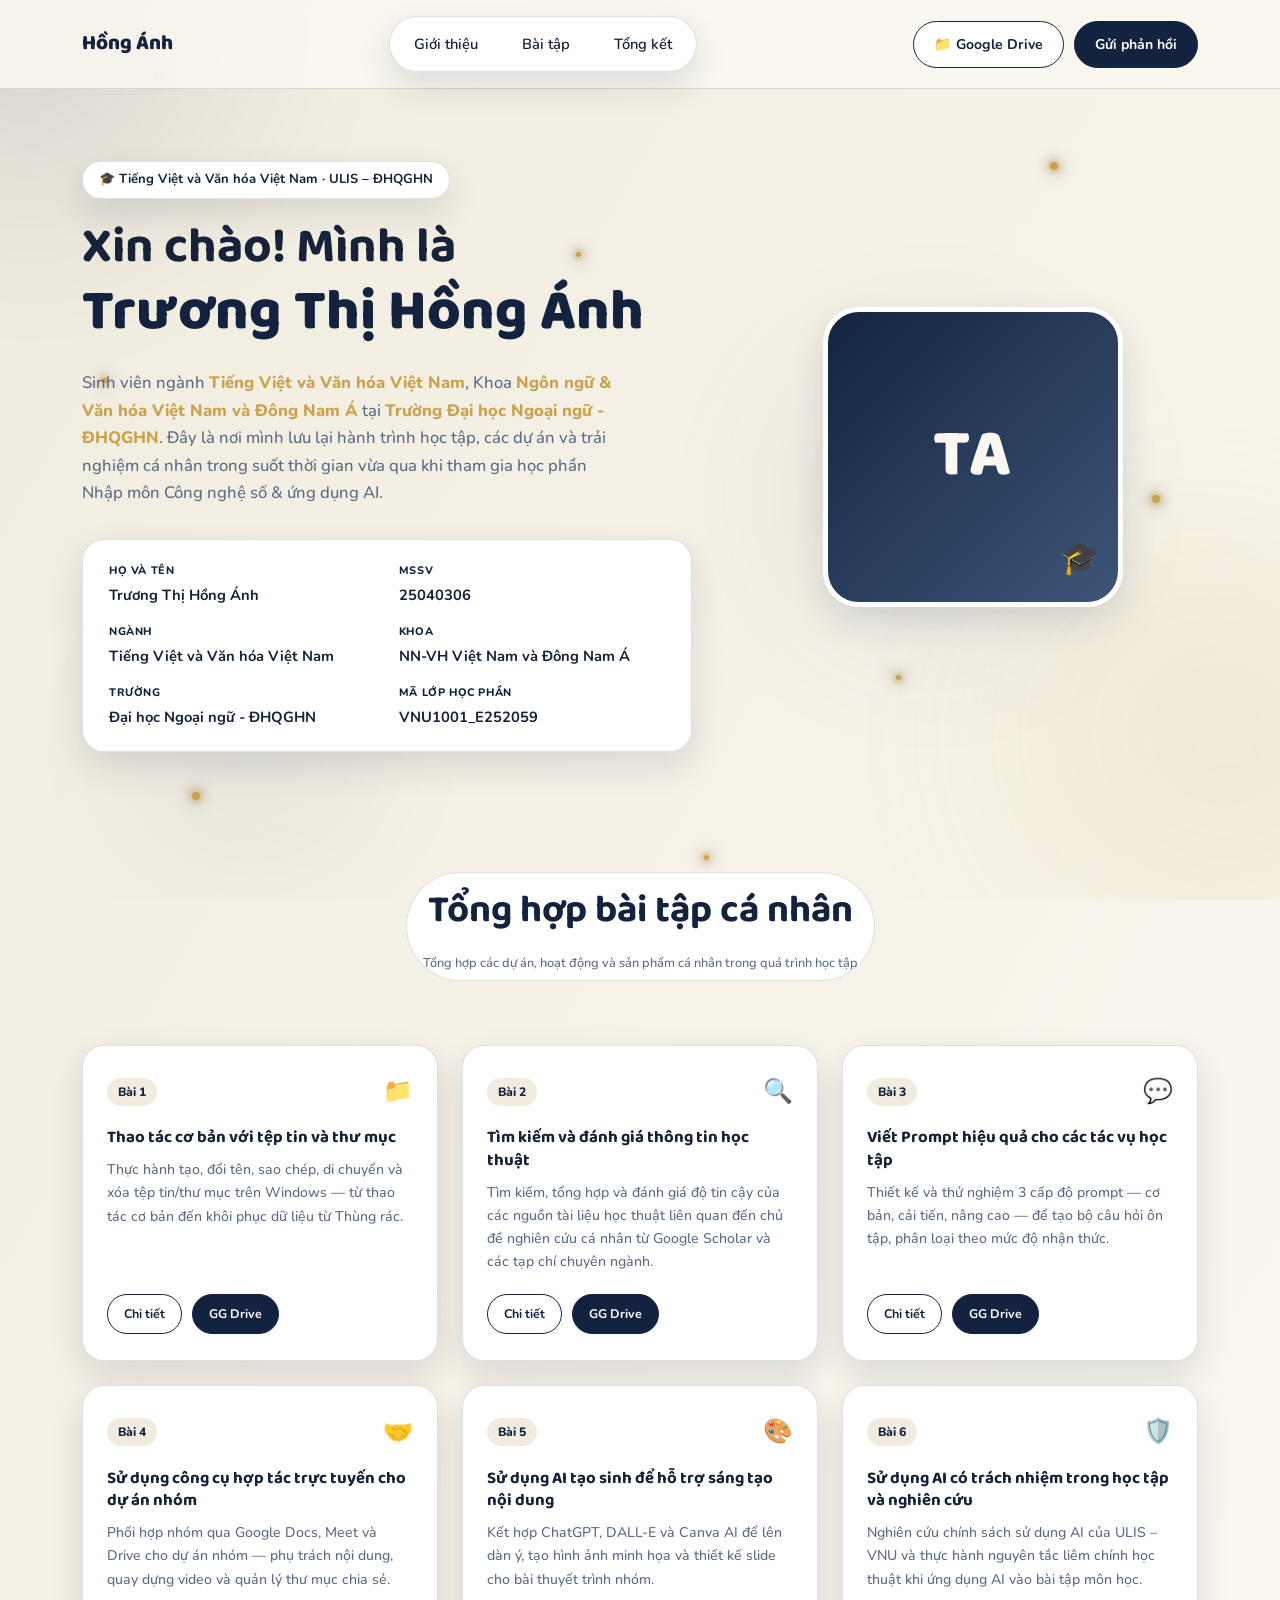
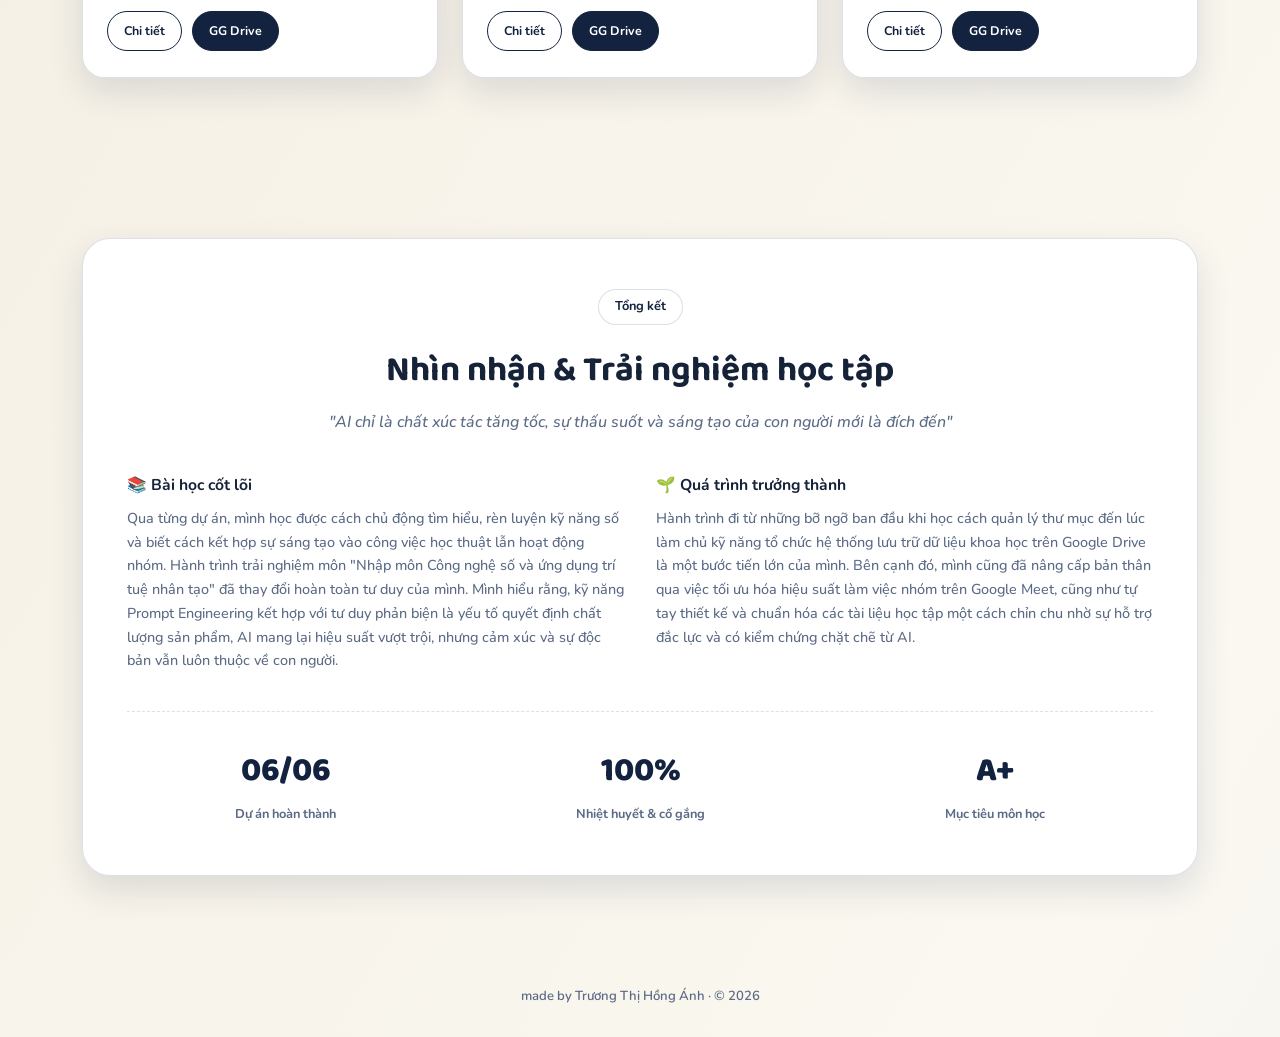
==== project.html @ 6638185c "Rename index.html to project.html" ====
<!DOCTYPE html>
<html lang="vi">
<head>
<meta charset="UTF-8">
<meta name="viewport" content="width=device-width, initial-scale=1.0">
<title>Trương Thị Hồng Ánh — Portfolio</title>
<link rel="preconnect" href="https://fonts.googleapis.com">
<link href="https://fonts.googleapis.com/css2?family=Baloo+2:wght@500;600;700;800&family=Nunito:wght@400;500;600;700;800&display=swap" rel="stylesheet">
<style>
  :root{
    --cream:#FBF8F1;
    --cream-2:#F1ECDF;
    --card:#FFFFFF;
    --navy:#13233F;
    --navy-deep:#0B1730;
    --navy-soft:#3E5578;
    --ink:#152238;
    --ink-soft:#5B6A85;
    --gold:#C9A24B;
    --line:rgba(19,35,63,0.14);
    --shadow: 0 14px 34px rgba(19,35,63,0.12);
  }

  *{margin:0;padding:0;box-sizing:border-box;}
  html{scroll-behavior:smooth;}

  @media (prefers-reduced-motion: reduce){
    html{scroll-behavior:auto;}
    *{animation-duration:0.01ms !important; animation-iteration-count:1 !important; transition-duration:0.01ms !important;}
  }

  body{
    font-family:'Nunito', sans-serif;
    color:var(--ink);
    line-height:1.65;
    position:relative;
    overflow-x:hidden;
    background:linear-gradient(120deg, #F1ECDF 0%, #FBF8F1 30%, #E3E8F0 60%, #F1ECDF 100%);
    background-size:300% 300%;
    animation:gradientShift 18s ease infinite;
  }
  @keyframes gradientShift{
    0%{background-position:0% 50%;}
    50%{background-position:100% 50%;}
    100%{background-position:0% 50%;}
  }

  h1,h2,h3{font-family:'Baloo 2', sans-serif; font-weight:700;}
  .script{font-family:'Baloo 2', sans-serif; font-weight:800; color:var(--navy);}

  a{color:inherit; text-decoration:none;}
  img{max-width:100%; display:block;}

  :focus-visible{outline:3px solid var(--navy); outline-offset:3px; border-radius:6px;}

  .page{position:relative; z-index:1;}

  /* ---------- BACKGROUND DECOR (continuous drift = "nền động") ---------- */
  .bg-decor{position:fixed; inset:0; overflow:hidden; z-index:0; pointer-events:none;}
  .blob{position:absolute; border-radius:50%; filter:blur(75px); will-change:transform;}
  .blob-1{width:460px; height:460px; top:-14%; left:-10%; background:radial-gradient(circle at 30% 30%, #1B2E52 0%, transparent 70%); opacity:0.14; animation:drift1 24s ease-in-out infinite;}
  .blob-2{width:520px; height:520px; bottom:-16%; right:-12%; background:radial-gradient(circle at 60% 40%, #C9A24B 0%, transparent 70%); opacity:0.16; animation:drift2 28s ease-in-out infinite;}
  .blob-3{width:380px; height:380px; top:34%; left:58%; background:radial-gradient(circle at 50% 50%, #3E5578 0%, transparent 70%); opacity:0.16; animation:drift3 20s ease-in-out infinite;}
  .blob-4{width:300px; height:300px; top:66%; left:8%; background:radial-gradient(circle at 50% 50%, #13233F 0%, transparent 70%); opacity:0.1; animation:drift1 26s ease-in-out infinite reverse;}
  @keyframes drift1{0%,100%{transform:translate(0,0) rotate(0deg);} 50%{transform:translate(50px,40px) rotate(12deg);}}
  @keyframes drift2{0%,100%{transform:translate(0,0) rotate(0deg);} 50%{transform:translate(-45px,-35px) rotate(-10deg);}}
  @keyframes drift3{0%,100%{transform:translate(0,0) scale(1);} 50%{transform:translate(-30px,25px) scale(1.08);}}

  .sparkle{
    position:absolute; width:5px; height:5px; background:var(--gold); border-radius:50%;
    box-shadow:0 0 6px 2px rgba(201,162,75,0.7), 0 0 16px 5px rgba(19,35,63,0.15);
    animation:twinkle 3.4s ease-in-out infinite;
  }
  .sparkle.big{width:8px; height:8px;}
  @keyframes twinkle{
    0%,100%{opacity:0.15; transform:scale(0.5);}
    50%{opacity:1; transform:scale(1.25);}
  }

  .wrap{max-width:1180px; margin:0 auto; padding:0 32px;}

  /* ---------- NAV ---------- */
  header{
    position:sticky; top:0; z-index:50;
    background:rgba(251,248,241,0.82);
    backdrop-filter:blur(10px);
    border-bottom:1px solid var(--line);
  }
  nav{
    display:flex; align-items:center; justify-content:space-between;
    padding:16px 32px; max-width:1180px; margin:0 auto; gap:20px;
  }
  .logo{font-family:'Baloo 2', sans-serif; font-weight:800; font-size:1.3rem; color:var(--navy);}
  .nav-links{display:flex; gap:8px; list-style:none; font-weight:600; font-size:0.92rem; background:#fff; padding:6px; border-radius:999px; border:1px solid var(--line); box-shadow:var(--shadow);}
  .nav-links a{padding:9px 18px; border-radius:999px; display:inline-block; transition:background 0.2s ease, color 0.2s ease;}
  .nav-links a:hover, .nav-links a:focus-visible{background:var(--navy); color:#fff;}
  .nav-actions{display:flex; gap:10px; align-items:center;}
  @media (max-width:900px){.nav-links{display:none;}}
  @media (max-width:620px){.nav-actions .btn-outline span{display:none;}}

  .btn{
    font-family:'Nunito', sans-serif; font-weight:700; font-size:0.88rem;
    padding:11px 20px; border-radius:999px; cursor:pointer;
    display:inline-flex; align-items:center; gap:7px; white-space:nowrap;
    transition:transform 0.2s ease, box-shadow 0.2s ease, background 0.2s ease;
    border:1.5px solid var(--navy);
    position:relative; overflow:hidden;
  }
  .btn::after{
    content:""; position:absolute; top:0; left:-75%; width:45%; height:100%;
    background:linear-gradient(120deg, transparent, rgba(255,255,255,0.65), transparent);
    transform:skewX(-20deg); transition:left 0.55s ease;
  }
  .btn:hover::after{left:130%;}
  .btn:hover{transform:translateY(-3px); box-shadow:0 10px 22px rgba(19,35,63,0.22);}
  .btn-outline{background:#fff; color:var(--navy);}
  .btn-outline:hover{background:var(--navy); color:#fff;}
  .btn-solid{background:var(--navy); color:#fff; border-color:var(--navy);}
  .btn-solid:hover{background:var(--navy-deep); border-color:var(--navy-deep);}
  .btn-lg{padding:14px 26px; font-size:0.95rem;}

  /* ---------- HERO ---------- */
  .hero{padding:72px 32px 40px; max-width:1180px; margin:0 auto; scroll-margin-top:100px;}
  .hero-grid{display:grid; grid-template-columns:1.15fr 0.85fr; gap:56px; align-items:center;}
  @media (max-width:860px){.hero-grid{grid-template-columns:1fr; text-align:center;}}

  .eyebrow{
    display:inline-flex; align-items:center; gap:8px; background:#fff; border:1px solid var(--line);
    color:var(--navy); font-weight:700; padding:7px 16px; border-radius:999px;
    font-size:0.82rem; margin-bottom:20px; box-shadow:var(--shadow);
  }
  .hero h1{font-size:clamp(2rem, 4.6vw, 3.1rem); line-height:1.18; font-weight:700; color:var(--ink);}
  .hero h1 .script{font-size:clamp(2.3rem, 5.4vw, 3.6rem); display:block; margin-top:2px;}
  .hero p.lead{margin:22px 0 0; font-size:1.04rem; color:var(--ink-soft); max-width:540px; font-weight:500;}
  @media (max-width:860px){.hero p.lead{margin-left:auto; margin-right:auto;}}
  .hero p.lead b{color:var(--gold); font-weight:800;}

  .avatar{
    position:relative; width:100%; max-width:300px; margin:0 auto; aspect-ratio:1/1;
    border-radius:36px; overflow:hidden; border:5px solid #fff; box-shadow:var(--shadow);
    background:linear-gradient(135deg, var(--navy) 0%, var(--navy-soft) 100%);
    display:flex; align-items:center; justify-content:center;
    transition:transform 0.35s ease, box-shadow 0.35s ease;
  }
  .avatar:hover{transform:rotate(-2deg) scale(1.03); box-shadow:0 20px 44px rgba(19,35,63,0.3);}
  .avatar .initials{font-family:'Baloo 2', sans-serif; font-weight:800; font-size:4.2rem; color:var(--cream); letter-spacing:2px;}
  .avatar .cap{position:absolute; bottom:16px; right:18px; font-size:2rem;}

  .info-grid{
    margin-top:32px; background:#fff; border:1px solid var(--line); border-radius:22px;
    padding:22px 26px; box-shadow:var(--shadow); display:grid; grid-template-columns:repeat(2, 1fr); gap:16px 24px;
  }
  @media (max-width:520px){.info-grid{grid-template-columns:1fr;}}
  .info-item label{display:block; font-size:0.68rem; text-transform:uppercase; letter-spacing:0.6px; color:var(--navy); font-weight:800; margin-bottom:3px;}
  .info-item .val{font-size:0.92rem; font-weight:700; color:var(--ink);}

  /* ---------- SECTION SHARED ---------- */
  .section{padding:80px 32px; max-width:1180px; margin:0 auto; scroll-margin-top:100px;}
  .section-head{text-align:center; margin-bottom:48px;}
  .tag{
    display:inline-block; background:#fff; border:1px solid var(--line); color:var(--navy);
    font-weight:700; font-size:0.8rem; padding:6px 16px; border-radius:999px; margin-bottom:16px;
  }
  .section-head h2{font-size:clamp(1.8rem, 3.6vw, 2.4rem);}
  .section-head p{color:var(--ink-soft); margin-top:10px; font-weight:500;}

  /* ---------- WORK / ASSIGNMENTS ---------- */
  .grid{display:grid; grid-template-columns:repeat(3, 1fr); gap:24px;}
  @media (max-width:920px){.grid{grid-template-columns:repeat(2,1fr);}}
  @media (max-width:620px){.grid{grid-template-columns:1fr;}}

  .card{
    background:var(--card); border:1px solid var(--line); border-radius:22px; padding:26px 24px;
    box-shadow:var(--shadow); transition:transform 0.22s ease, box-shadow 0.22s ease;
    display:flex; flex-direction:column;
  }
  .card:hover{transform:translateY(-7px) scale(1.015); box-shadow:0 22px 44px rgba(19,35,63,0.22);}
  .card-top{display:flex; align-items:center; justify-content:space-between; margin-bottom:16px;}
  .card-num{font-size:0.76rem; font-weight:800; color:var(--navy); background:var(--cream-2); padding:4px 11px; border-radius:999px;}
  .card-ic{font-size:1.5rem; display:inline-block; transition:transform 0.35s ease;}
  .card:hover .card-ic{transform:scale(1.25) rotate(10deg);}
  .card h3{font-size:1.05rem; margin-bottom:8px; line-height:1.35;}
  .card p{font-size:0.88rem; color:var(--ink-soft); font-weight:500; margin-bottom:20px; flex:1;}
  .card-actions{display:flex; gap:10px;}
  .card-actions .btn{padding:9px 16px; font-size:0.78rem;}

  /* ---------- REFLECTION ---------- */
  .reflect-card{
    background:var(--card); border:1px solid var(--line); border-radius:28px; padding:50px 44px;
    box-shadow:var(--shadow);
  }
  .reflect-head{text-align:center; margin-bottom:38px;}
  .reflect-head h2{font-size:clamp(1.7rem, 3.4vw, 2.2rem);}
  .reflect-head p{color:var(--ink-soft); font-style:italic; margin-top:10px; font-weight:500;}
  .reflect-cols{display:grid; grid-template-columns:1fr 1fr; gap:32px; margin-bottom:38px;}
  @media (max-width:760px){.reflect-cols{grid-template-columns:1fr;}}
  .reflect-cols h4{font-size:0.98rem; margin-bottom:8px; display:flex; gap:8px; align-items:center;}
  .reflect-cols p{font-size:0.9rem; color:var(--ink-soft); font-weight:500;}
  .stats-row{
    display:flex; justify-content:space-around; flex-wrap:wrap; gap:24px;
    border-top:1px dashed var(--line); padding-top:32px;
  }
  .stat{text-align:center; transition:transform 0.25s ease;}
  .stat:hover{transform:translateY(-4px);}
  .stat .num{font-family:'Baloo 2', sans-serif; font-weight:800; font-size:2.1rem; color:var(--navy); transition:color 0.25s ease, transform 0.25s ease;}
  .stat:hover .num{color:var(--gold); transform:scale(1.1);}
  .stat .lbl{font-size:0.8rem; color:var(--ink-soft); font-weight:700; margin-top:4px;}

  /* ---------- CONTACT / FOOTER ---------- */
  .contact-box{
    background:var(--navy); color:#fff; border-radius:32px; padding:60px 40px; text-align:center;
  }
  .contact-box h2{font-size:clamp(1.6rem, 3.6vw, 2.2rem); margin-bottom:14px;}
  .contact-box p{max-width:440px; margin:0 auto 28px; font-weight:500; opacity:0.85;}
  .contact-box .btn-outline{background:transparent; color:#fff; border-color:#fff;}
  .contact-box .btn-outline:hover{background:#fff; color:var(--navy);}

  footer{text-align:center; padding:30px; font-size:0.82rem; color:var(--ink-soft); font-weight:600;}

  .reveal{opacity:0; transform:translateY(20px) scale(0.98); transition:opacity 0.6s ease, transform 0.6s ease;}
  .reveal.in{opacity:1; transform:translateY(0) scale(1);}
</style>
</head>
<body>

<div class="bg-decor" aria-hidden="true">
  <div class="blob blob-1"></div>
  <div class="blob blob-2"></div>
  <div class="blob blob-3"></div>
  <div class="blob blob-4"></div>
  <span class="sparkle" style="top:8%; left:12%; animation-delay:0s;"></span>
  <span class="sparkle big" style="top:18%; left:82%; animation-delay:0.6s;"></span>
  <span class="sparkle" style="top:28%; left:45%; animation-delay:1.1s;"></span>
  <span class="sparkle" style="top:42%; left:8%; animation-delay:0.3s;"></span>
  <span class="sparkle big" style="top:55%; left:90%; animation-delay:1.6s;"></span>
  <span class="sparkle" style="top:65%; left:30%; animation-delay:0.9s;"></span>
  <span class="sparkle" style="top:75%; left:70%; animation-delay:1.9s;"></span>
  <span class="sparkle big" style="top:88%; left:15%; animation-delay:0.4s;"></span>
  <span class="sparkle" style="top:95%; left:55%; animation-delay:1.3s;"></span>
</div>

<div class="page">

<header>
  <nav>
    <a href="#top" class="logo">Hồng Ánh</a>
    <ul class="nav-links">
      <li><a href="#top">Giới thiệu</a></li>
      <li><a href="#work">Bài tập</a></li>
      <li><a href="#reflect">Tổng kết</a></li>
    </ul>
    <div class="nav-actions">
      <a href="#" class="btn btn-outline"><span>📁 Google Drive</span></a>
      <a href="#contact" class="btn btn-solid">Gửi phản hồi</a>
    </div>
  </nav>
</header>

<section class="hero" id="top">
  <div class="hero-grid">
    <div>
      <div class="eyebrow reveal">🎓 Tiếng Việt và Văn hóa Việt Nam · ULIS – ĐHQGHN</div>
      <h1 class="reveal">Xin chào! Mình là<span class="script">Trương Thị Hồng Ánh</span></h1>
      <p class="lead reveal">Sinh viên ngành <b>Tiếng Việt và Văn hóa Việt Nam</b>, Khoa <b>Ngôn ngữ & Văn hóa Việt Nam và Đông Nam Á</b> tại <b>Trường Đại học Ngoại ngữ - ĐHQGHN</b>. Đây là nơi mình lưu lại hành trình học tập, các dự án và trải nghiệm cá nhân trong suốt thời gian vừa qua khi tham gia học phần Nhập môn Công nghệ số & ứng dụng AI.</p>

      <div class="info-grid reveal">
        <div class="info-item">
          <label>Họ và tên</label>
          <div class="val">Trương Thị Hồng Ánh</div>
        </div>
        <div class="info-item">
          <label>MSSV</label>
          <div class="val">25040306</div>
        </div>
        <div class="info-item">
          <label>Ngành</label>
          <div class="val">Tiếng Việt và Văn hóa Việt Nam</div>
        </div>
        <div class="info-item">
          <label>Khoa</label>
          <div class="val">NN-VH Việt Nam và Đông Nam Á</div>
        </div>
        <div class="info-item">
          <label>Trường</label>
          <div class="val">Đại học Ngoại ngữ - ĐHQGHN</div>
        </div>
        <div class="info-item">
          <label>Mã lớp học phần</label>
          <div class="val">VNU1001_E252059</div>
        </div>
      </div>
    </div>

    <div class="avatar reveal">
      <span class="initials">TA</span>
      <span class="cap">🎓</span>
    </div>
  </div>
</section>

<section class="section" id="work">
  <div class="section-head reveal">
    <span class="tag"Sản phẩm & hoạt động"</span>
    <h2>Tổng hợp bài tập cá nhân</h2>
    <p>Tổng hợp các dự án, hoạt động và sản phẩm cá nhân trong quá trình học tập</p>
  </div>
  <div class="grid reveal">
    <article class="card">
      <div class="card-top"><span class="card-num">Bài 1</span><span class="card-ic">📁</span></div>
      <h3>Thao tác cơ bản với tệp tin và thư mục</h3>
      <p>Thực hành tạo, đổi tên, sao chép, di chuyển và xóa tệp tin/thư mục trên Windows — từ thao tác cơ bản đến khôi phục dữ liệu từ Thùng rác.</p>
      <div class="card-actions">
        <a href="#" class="btn btn-outline">Chi tiết</a>
        <a href="#" class="btn btn-solid">GG Drive</a>
      </div>
    </article>
    <article class="card">
      <div class="card-top"><span class="card-num">Bài 2</span><span class="card-ic">🔍</span></div>
      <h3>Tìm kiếm và đánh giá thông tin học thuật</h3>
      <p>Tìm kiếm, tổng hợp và đánh giá độ tin cậy của các nguồn tài liệu học thuật liên quan đến chủ đề nghiên cứu cá nhân từ Google Scholar và các tạp chí chuyên ngành.</p>
      <div class="card-actions">
        <a href="#" class="btn btn-outline">Chi tiết</a>
        <a href="#" class="btn btn-solid">GG Drive</a>
      </div>
    </article>
    <article class="card">
      <div class="card-top"><span class="card-num">Bài 3</span><span class="card-ic">💬</span></div>
      <h3>Viết Prompt hiệu quả cho các tác vụ học tập</h3>
      <p>Thiết kế và thử nghiệm 3 cấp độ prompt — cơ bản, cải tiến, nâng cao — để tạo bộ câu hỏi ôn tập, phân loại theo mức độ nhận thức.</p>
      <div class="card-actions">
        <a href="#" class="btn btn-outline">Chi tiết</a>
        <a href="#" class="btn btn-solid">GG Drive</a>
      </div>
    </article>
    <article class="card">
      <div class="card-top"><span class="card-num">Bài 4</span><span class="card-ic">🤝</span></div>
      <h3>Sử dụng công cụ hợp tác trực tuyến cho dự án nhóm</h3>
      <p>Phối hợp nhóm qua Google Docs, Meet và Drive cho dự án nhóm — phụ trách nội dung, quay dựng video và quản lý thư mục chia sẻ.</p>
      <div class="card-actions">
        <a href="#" class="btn btn-outline">Chi tiết</a>
        <a href="#" class="btn btn-solid">GG Drive</a>
      </div>
    </article>
    <article class="card">
      <div class="card-top"><span class="card-num">Bài 5</span><span class="card-ic">🎨</span></div>
      <h3>Sử dụng AI tạo sinh để hỗ trợ sáng tạo nội dung</h3>
      <p>Kết hợp ChatGPT, DALL-E và Canva AI để lên dàn ý, tạo hình ảnh minh họa và thiết kế slide cho bài thuyết trình nhóm.</p>
      <div class="card-actions">
        <a href="#" class="btn btn-outline">Chi tiết</a>
        <a href="#" class="btn btn-solid">GG Drive</a>
      </div>
    </article>
    <article class="card">
      <div class="card-top"><span class="card-num">Bài 6</span><span class="card-ic">🛡️</span></div>
      <h3>Sử dụng AI có trách nhiệm trong học tập và nghiên cứu</h3>
      <p>Nghiên cứu chính sách sử dụng AI của ULIS – VNU và thực hành nguyên tắc liêm chính học thuật khi ứng dụng AI vào bài tập môn học.</p>
      <div class="card-actions">
        <a href="#" class="btn btn-outline">Chi tiết</a>
        <a href="#" class="btn btn-solid">GG Drive</a>
      </div>
    </article>
  </div>
</section>

<section class="section" id="reflect">
  <div class="reflect-card reveal">
    <div class="reflect-head">
      <span class="tag">Tổng kết</span>
      <h2>Nhìn nhận & Trải nghiệm học tập</h2>
      <p>"AI chỉ là chất xúc tác tăng tốc, sự thấu suốt và sáng tạo của con người mới là đích đến"</p>
    </div>
    <div class="reflect-cols">
      <div>
        <h4>📚 Bài học cốt lõi</h4>
        <p>Qua từng dự án, mình học được cách chủ động tìm hiểu, rèn luyện kỹ năng số và biết cách kết hợp sự sáng tạo vào công việc học thuật lẫn hoạt động nhóm. Hành trình trải nghiệm môn "Nhập môn Công nghệ số và ứng dụng trí tuệ nhân tạo" đã thay đổi hoàn toàn tư duy của mình. Mình hiểu rằng,
kỹ năng Prompt Engineering kết hợp với tư duy phản biện là yếu tố quyết định chất lượng sản phẩm, AI mang lại hiệu suất vượt trội, nhưng cảm xúc và sự độc bản vẫn luôn thuộc về con người.</p>
      </div>
      <div>
        <h4>🌱 Quá trình trưởng thành</h4>
        <p>Hành trình đi từ những bỡ ngỡ ban đầu khi học cách quản lý thư mục đến lúc làm chủ kỹ năng tổ chức hệ thống lưu trữ dữ liệu khoa học trên Google Drive là một bước tiến lớn của mình. Bên cạnh đó, mình cũng đã nâng cấp bản thân qua việc tối ưu hóa hiệu suất làm việc nhóm trên Google Meet, cũng như tự tay thiết kế và chuẩn hóa các tài liệu học tập một cách chỉn chu nhờ sự hỗ trợ đắc lực và có kiểm chứng chặt chẽ từ AI.</p>
      </div>
    </div>
    <div class="stats-row">
      <div class="stat">
        <div class="num">06/06</div>
        <div class="lbl">Dự án hoàn thành</div>
      </div>
      <div class="stat">
        <div class="num">100%</div>
        <div class="lbl">Nhiệt huyết & cố gắng</div>
      </div>
      <div class="stat">
        <div class="num">A+</div>
        <div class="lbl">Mục tiêu môn học</div>
      </div>
    </div>
  </div>
</section>

<footer>
  made by Trương Thị Hồng Ánh · © 2026
</footer>

</div>

<script>
  const revealEls = document.querySelectorAll('.reveal');
  const io = new IntersectionObserver((entries)=>{
    entries.forEach(e=>{
      if(e.isIntersecting){ e.target.classList.add('in'); io.unobserve(e.target); }
    });
  }, {threshold:0.12});
  revealEls.forEach(el=>io.observe(el));
</script>

</body>
</html>
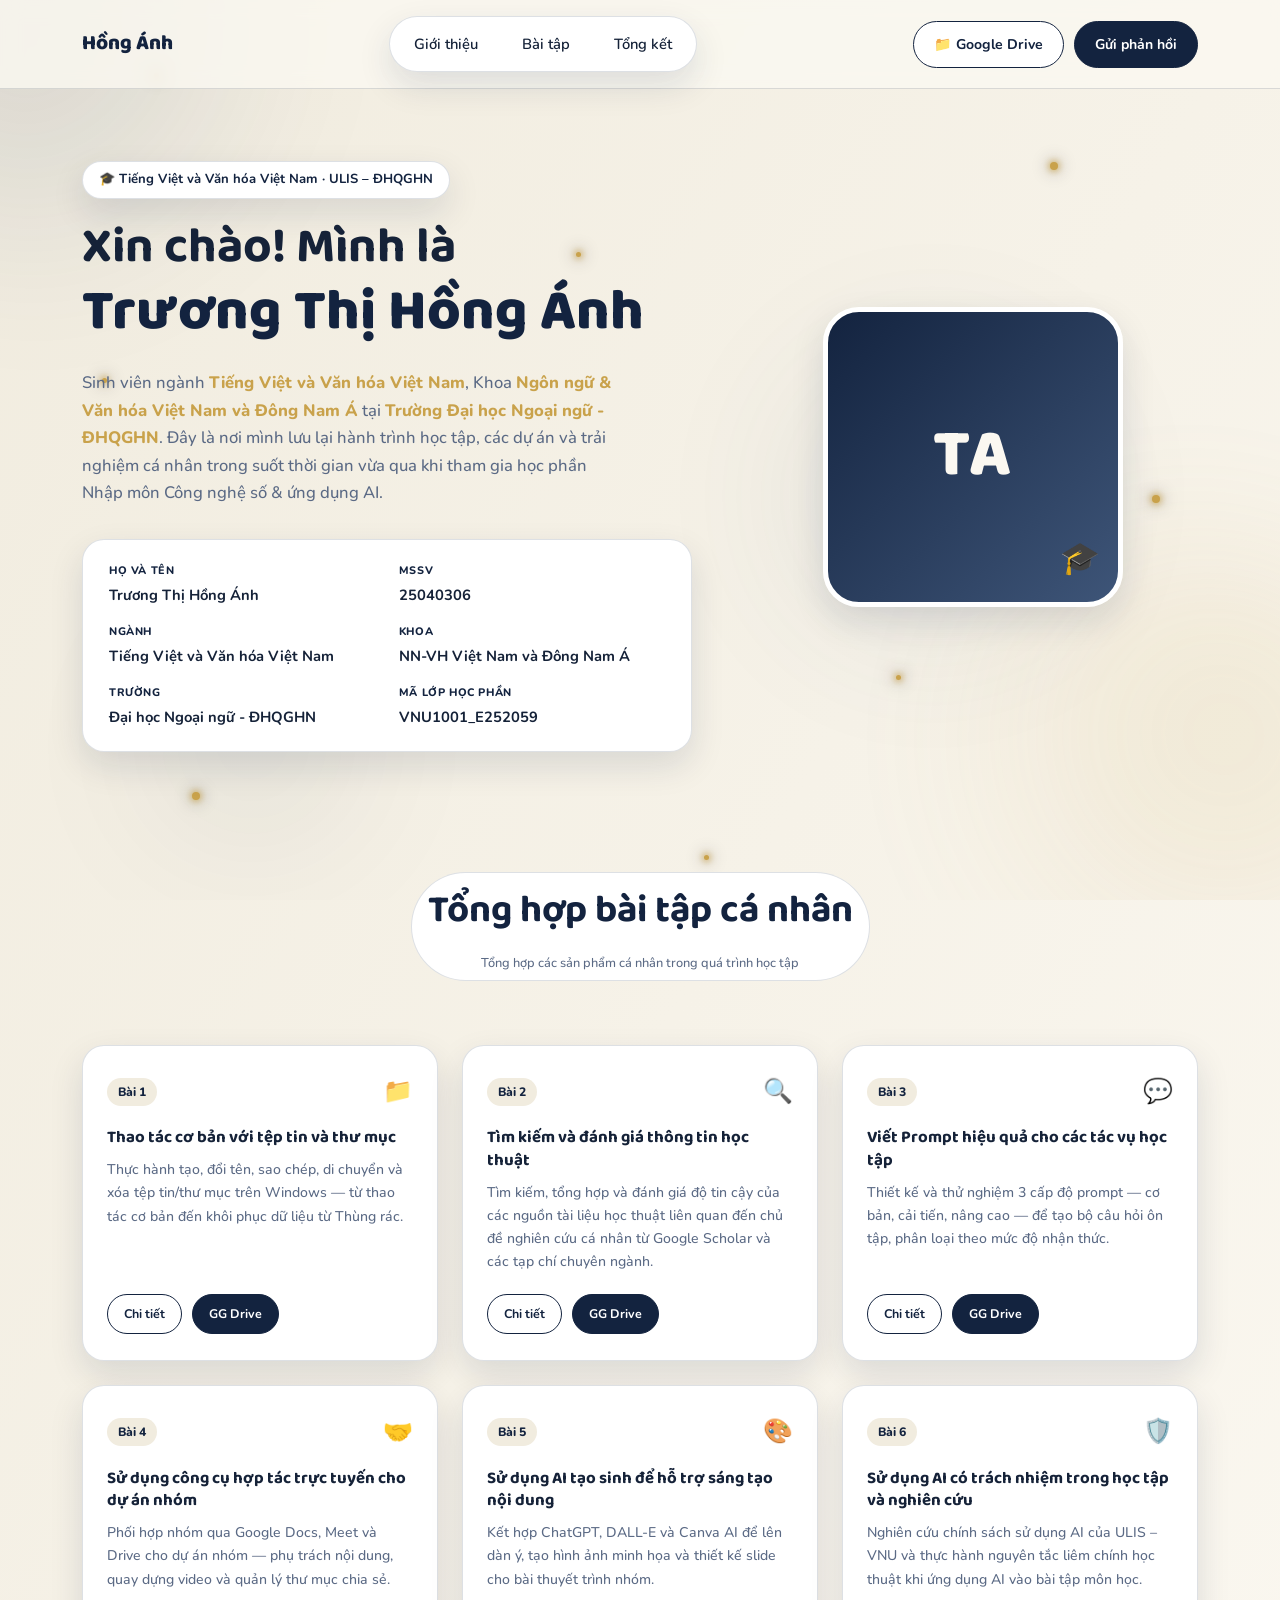
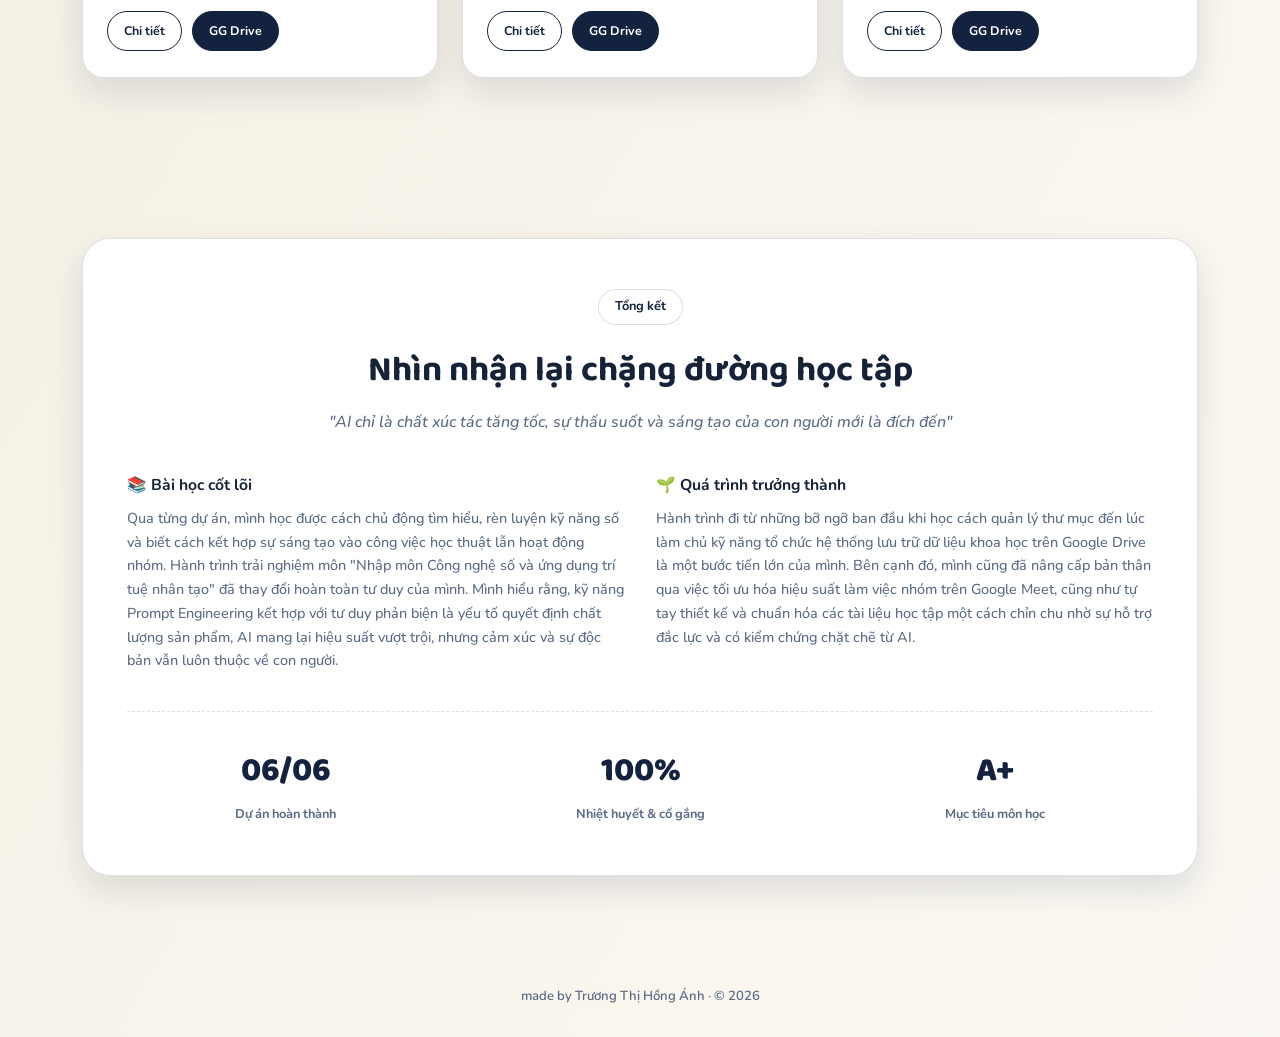
==== commit 896898cf: "Update project.html" ====
--- a/project.html
+++ b/project.html
@@ -302,7 +302,7 @@
   <div class="section-head reveal">
     <span class="tag"Sản phẩm & hoạt động"</span>
     <h2>Tổng hợp bài tập cá nhân</h2>
-    <p>Tổng hợp các dự án, hoạt động và sản phẩm cá nhân trong quá trình học tập</p>
+    <p>Tổng hợp các sản phẩm cá nhân trong quá trình học tập</p>
   </div>
   <div class="grid reveal">
     <article class="card">
@@ -366,7 +366,7 @@
   <div class="reflect-card reveal">
     <div class="reflect-head">
       <span class="tag">Tổng kết</span>
-      <h2>Nhìn nhận & Trải nghiệm học tập</h2>
+      <h2>Nhìn nhận lại chặng đường học tập</h2>
       <p>"AI chỉ là chất xúc tác tăng tốc, sự thấu suốt và sáng tạo của con người mới là đích đến"</p>
     </div>
     <div class="reflect-cols">
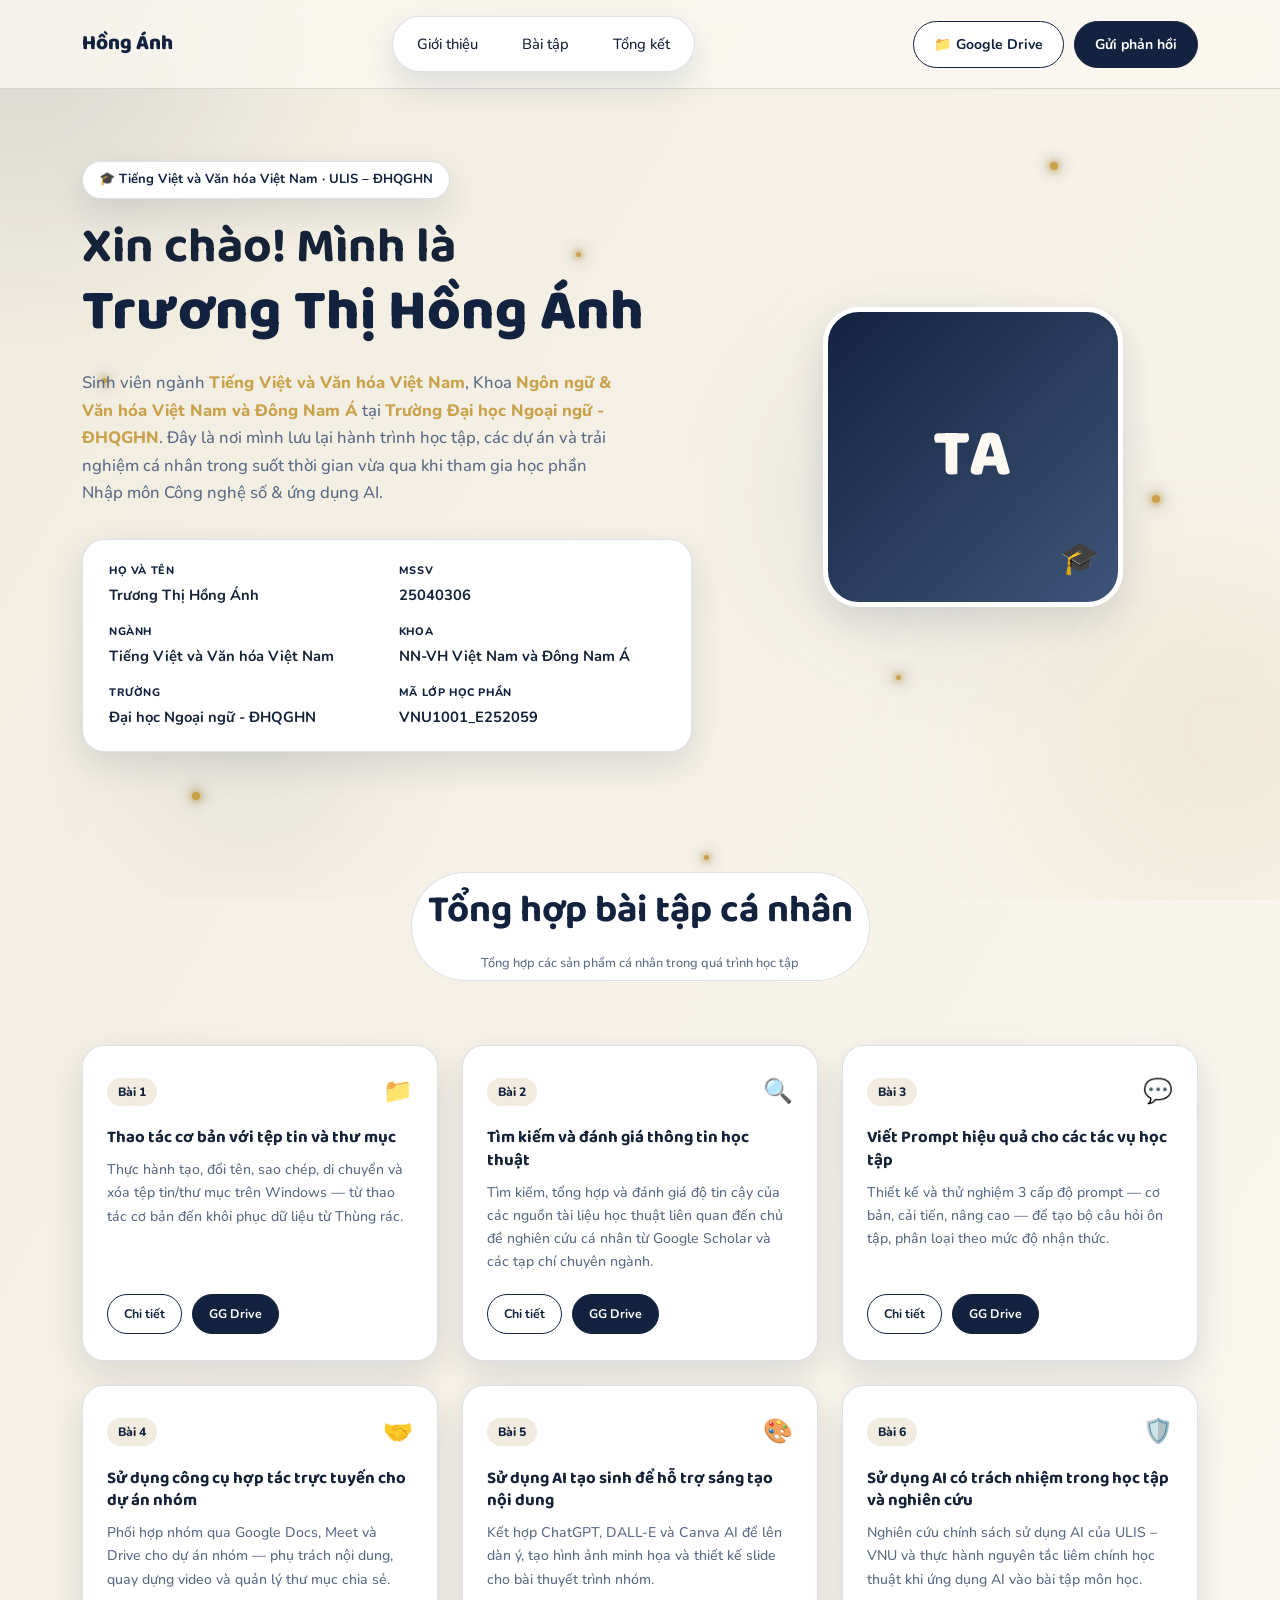
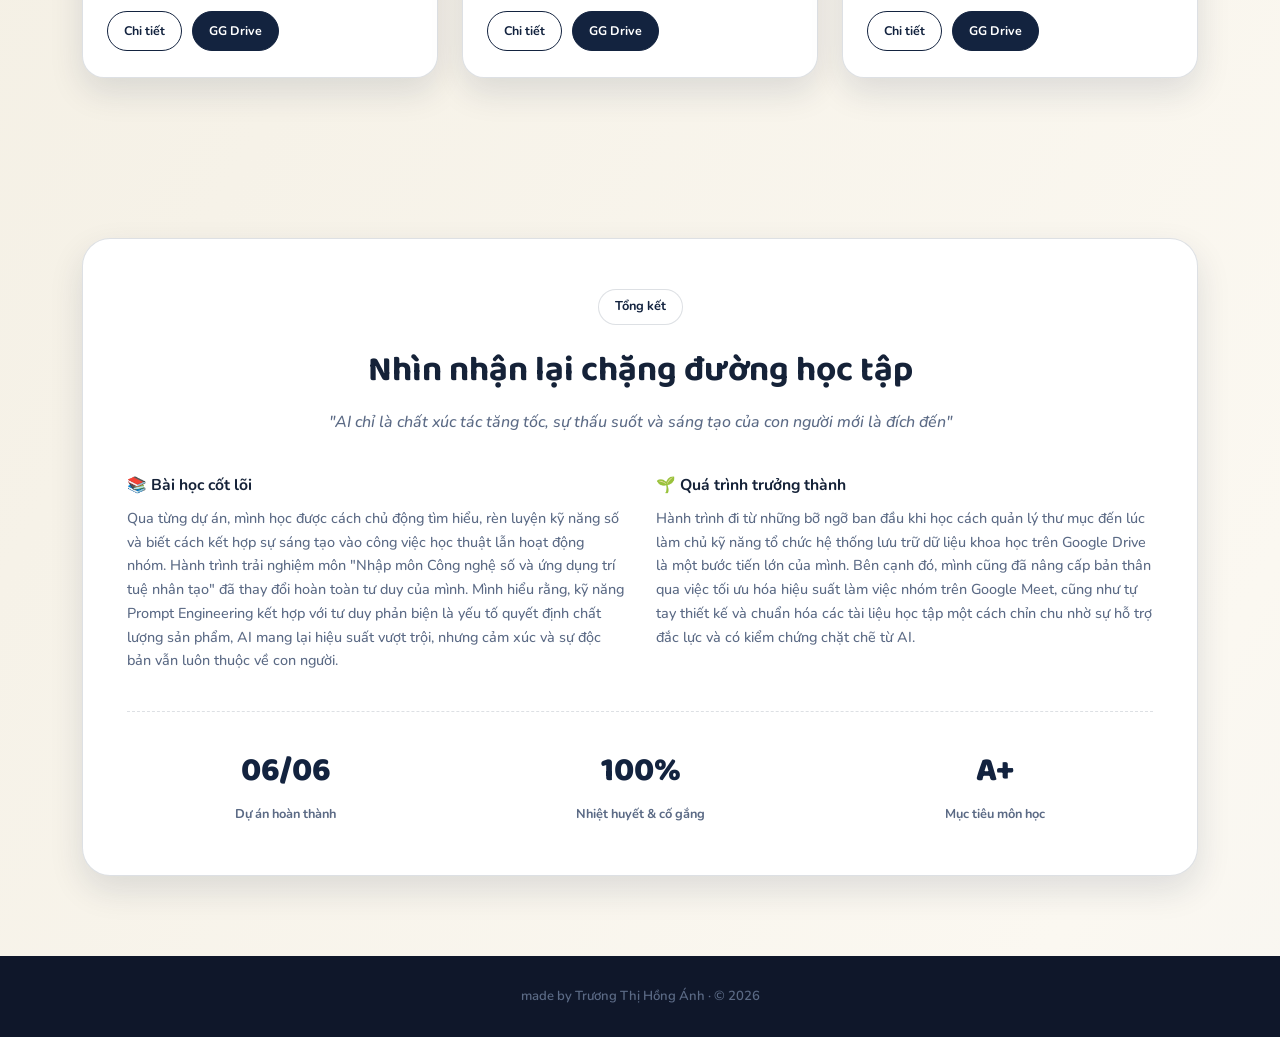
==== commit c143b2d2: "Update project.html" ====
--- a/project.html
+++ b/project.html
@@ -1,6 +1,6 @@
 <!DOCTYPE html>
 <html lang="vi">
-<head>
+<head><link rel="stylesheet" href="style.css">
 <meta charset="UTF-8">
 <meta name="viewport" content="width=device-width, initial-scale=1.0">
 <title>Trương Thị Hồng Ánh — Portfolio</title>
--- a/style.css
+++ b/style.css
@@ -0,0 +1,295 @@
+/* RESET & KHỞI TẠO CƠ BẢN */
+* {
+    margin: 0;
+    padding: 0;
+    box-sizing: border-box;
+}
+html {
+    scroll-behavior: smooth;
+}
+body {
+    font-family: 'Inter', sans-serif;
+    color: #2d3748;
+    background-color: #ffffff;
+    line-height: 1.6;
+}
+.container {
+    max-width: 1100px;
+    margin: 0 auto;
+    padding: 0 20px;
+}
+a {
+    text-decoration: none;
+    color: inherit;
+    transition: all 0.3s ease;
+}
+ul {
+    list-style: none;
+}
+img {
+    max-width: 100%;
+    height: auto;
+    display: block;
+}
+
+/* THANH ĐIỀU HƯỚNG */
+.navbar {
+    position: fixed;
+    top: 0;
+    left: 0;
+    width: 100%;
+    background-color: rgba(255, 255, 255, 0.95);
+    backdrop-filter: blur(5px);
+    box-shadow: 0 2px 10px rgba(0,0,0,0.05);
+    z-index: 1000;
+}
+.navbar-container {
+    display: flex;
+    justify-content: space-between;
+    align-items: center;
+    height: 70px;
+}
+.logo {
+    font-size: 22px;
+    font-weight: 700;
+    color: #1a202c;
+}
+.logo span { color: #4f46e5; }
+.nav-links {
+    display: flex;
+    gap: 30px;
+}
+.nav-links a {
+    font-weight: 500;
+}
+.nav-links a:hover { color: #4f46e5; }
+
+/* 1. GIỚI THIỆU BẢN THÂN (HERO SECTION) */
+.hero-section {
+    padding: 160px 0 100px;
+    background: linear-gradient(135deg, #f8fafc 0%, #f1f5f9 100%);
+}
+.hero-container {
+    display: flex;
+    align-items: center;
+    justify-content: space-between;
+    gap: 50px;
+}
+.hero-content { max-width: 580px; }
+.hero-content .subtitle {
+    color: #4f46e5;
+    font-weight: 600;
+    text-transform: uppercase;
+    letter-spacing: 1px;
+    font-size: 14px;
+}
+.hero-content h1 {
+    font-size: 46px;
+    color: #0f172a;
+    margin: 10px 0;
+    font-weight: 700;
+}
+.hero-content h2 {
+    font-size: 22px;
+    color: #475569;
+    font-weight: 400;
+    margin-bottom: 20px;
+}
+.hero-content p {
+    font-size: 17px;
+    color: #64748b;
+    margin-bottom: 30px;
+}
+.hero-buttons {
+    display: flex;
+    gap: 15px;
+}
+.photo-frame {
+    display: block !important;
+    width: 280px;
+    height: 280px;
+    position: relative;
+    margin: 0 auto; 
+}
+.photo-frame img {
+    display: block !important;
+    width: 100% !important;
+    height: 100% !important;
+    object-fit: cover !important;
+    object-position: center;
+    border-radius: 24px; 
+}
+}
+
+/* BUTTONS */
+.btn {
+    padding: 12px 26px;
+    border-radius: 8px;
+    font-weight: 600;
+    cursor: pointer;
+    display: inline-block;
+}
+.btn-primary {
+    background-color: #4f46e5;
+    color: white;
+}
+.btn-primary:hover { background-color: #4338ca; }
+.btn-secondary {
+    background-color: transparent;
+    color: #4f46e5;
+    border: 2px solid #4f46e5;
+}
+.btn-secondary:hover {
+    background-color: #4f46e5;
+    color: white;
+}
+
+/* SECTIONS CHUNG */
+.section { padding: 90px 0; }
+.bg-light { background-color: #f8fafc; }
+.section-title {
+    font-size: 32px;
+    text-align: center;
+    color: #0f172a;
+    margin-bottom: 10px;
+}
+.section-subtitle {
+    text-align: center;
+    color: #64748b;
+    margin-bottom: 50px;
+    font-size: 16px;
+}
+
+/* 2. BÀI TẬP DỰ ÁN */
+.projects-grid {
+    display: grid;
+    grid-template-columns: repeat(auto-fit, minmax(320px, 1fr));
+    gap: 30px;
+}
+.project-card {
+    background: white;
+    border-radius: 16px;
+    overflow: hidden;
+    box-shadow: 0 4px 15px rgba(0,0,0,0.04);
+    border: 1px solid #f1f5f9;
+    transition: transform 0.3s ease, box-shadow 0.3s ease;
+}
+.project-card:hover {
+    transform: translateY(-5px);
+    box-shadow: 0 10px 25px rgba(0,0,0,0.08);
+}
+.project-img img {
+    width: 100%;
+    height: 210px;
+    object-fit: cover;
+}
+.project-info { padding: 25px; }
+.project-info h3 { margin-bottom: 10px; font-size: 20px; color: #1e293b;}
+.project-info p { color: #64748b; font-size: 15px; margin-bottom: 20px; min-height: 45px;}
+.tags {
+    display: flex;
+    flex-wrap: wrap;
+    gap: 8px;
+    margin-bottom: 20px;
+}
+.tags span {
+    background-color: #e0e7ff;
+    color: #4338ca;
+    padding: 4px 12px;
+    border-radius: 6px;
+    font-size: 12px;
+    font-weight: 600;
+}
+.project-link {
+    color: #4f46e5;
+    font-weight: 600;
+    font-size: 15px;
+    display: inline-flex;
+    align-items: center;
+    gap: 5px;
+}
+.project-link:hover { color: #4338ca; }
+
+/* 3. TỔNG KẾT */
+.summary-container {
+    max-width: 800px;
+}
+.summary-content {
+    display: grid;
+    grid-template-columns: 1fr 1fr;
+    gap: 30px;
+    margin-top: 40px;
+}
+.summary-box {
+    background: white;
+    padding: 30px;
+    border-radius: 16px;
+    box-shadow: 0 4px 6px rgba(0,0,0,0.02);
+    border: 1px solid #e2e8f0;
+}
+.summary-box h3 {
+    font-size: 18px;
+    color: #1e293b;
+    margin-bottom: 15px;
+    display: flex;
+    align-items: center;
+    gap: 10px;
+}
+.summary-box h3 i { color: #4f46e5; }
+.summary-box p { color: #64748b; font-size: 15px; }
+
+.contact-fast {
+    text-align: center;
+    margin-top: 50px;
+    padding-top: 30px;
+    border-top: 1px solid #e2e8f0;
+}
+.contact-fast p { font-weight: 600; margin-bottom: 15px; color: #475569;}
+.social-icons {
+    display: flex;
+    gap: 15px;
+    justify-content: center;
+}
+.social-icons a {
+    width: 45px;
+    height: 45px;
+    background-color: white;
+    border: 1px solid #e2e8f0;
+    border-radius: 50%;
+    display: flex;
+    align-items: center;
+    justify-content: center;
+    font-size: 18px;
+    color: #475569;
+    box-shadow: 0 2px 5px rgba(0,0,0,0.02);
+}
+.social-icons a:hover {
+    background-color: #4f46e5;
+    color: white;
+    border-color: #4f46e5;
+    transform: translateY(-2px);
+}
+
+/* FOOTER */
+footer {
+    background-color: #0f172a;
+    color: #94a3b8;
+    text-align: center;
+    padding: 30px 0;
+    font-size: 14px;
+}
+
+/* MOBILE RESPONSIVE */
+@media (max-width: 768px) {
+    .nav-links { display: none; }
+    .hero-container {
+        flex-direction: column-reverse;
+        text-align: center;
+    }
+    .summary-content {
+        grid-template-columns: 1fr;
+    }
+    .hero-content h1 { font-size: 34px; }
+    .hero-buttons { justify-content: center; }
+    .hero-avatar img { width: 240px; height: 240px; margin: 0 auto; }
+}
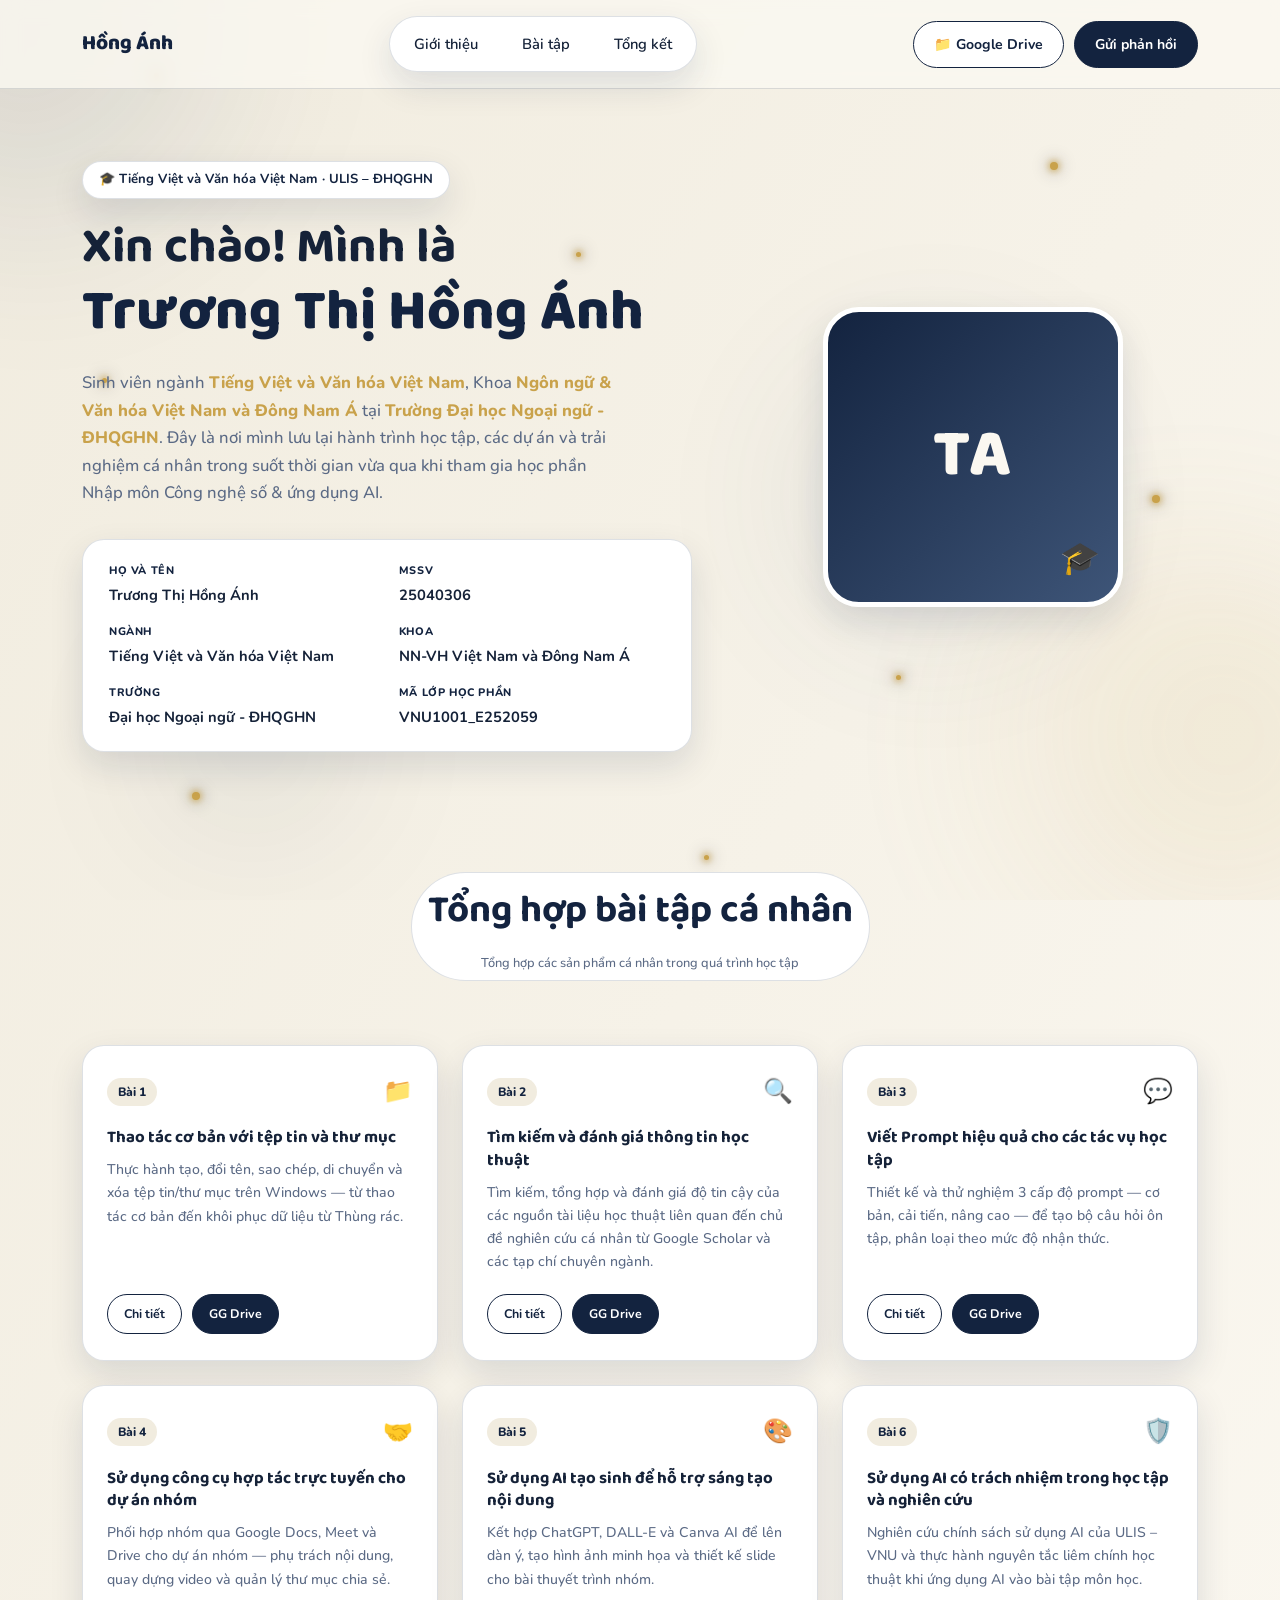
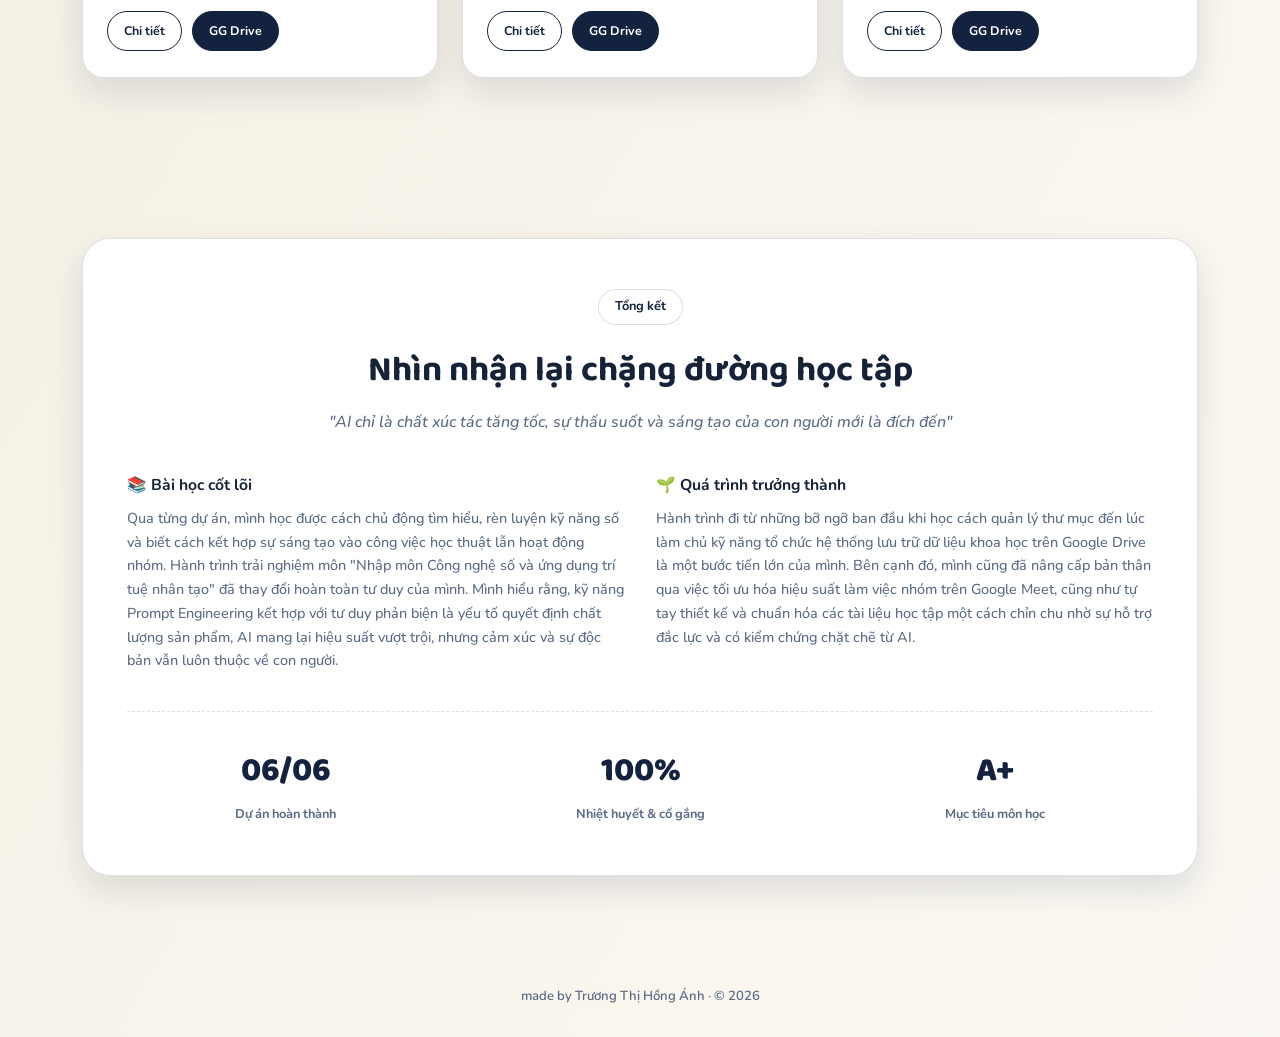
==== commit 1ee738a7: "Update project.html" ====
--- a/project.html
+++ b/project.html
@@ -1,6 +1,6 @@
 <!DOCTYPE html>
 <html lang="vi">
-<head><link rel="stylesheet" href="style.css">
+<head>
 <meta charset="UTF-8">
 <meta name="viewport" content="width=device-width, initial-scale=1.0">
 <title>Trương Thị Hồng Ánh — Portfolio</title>
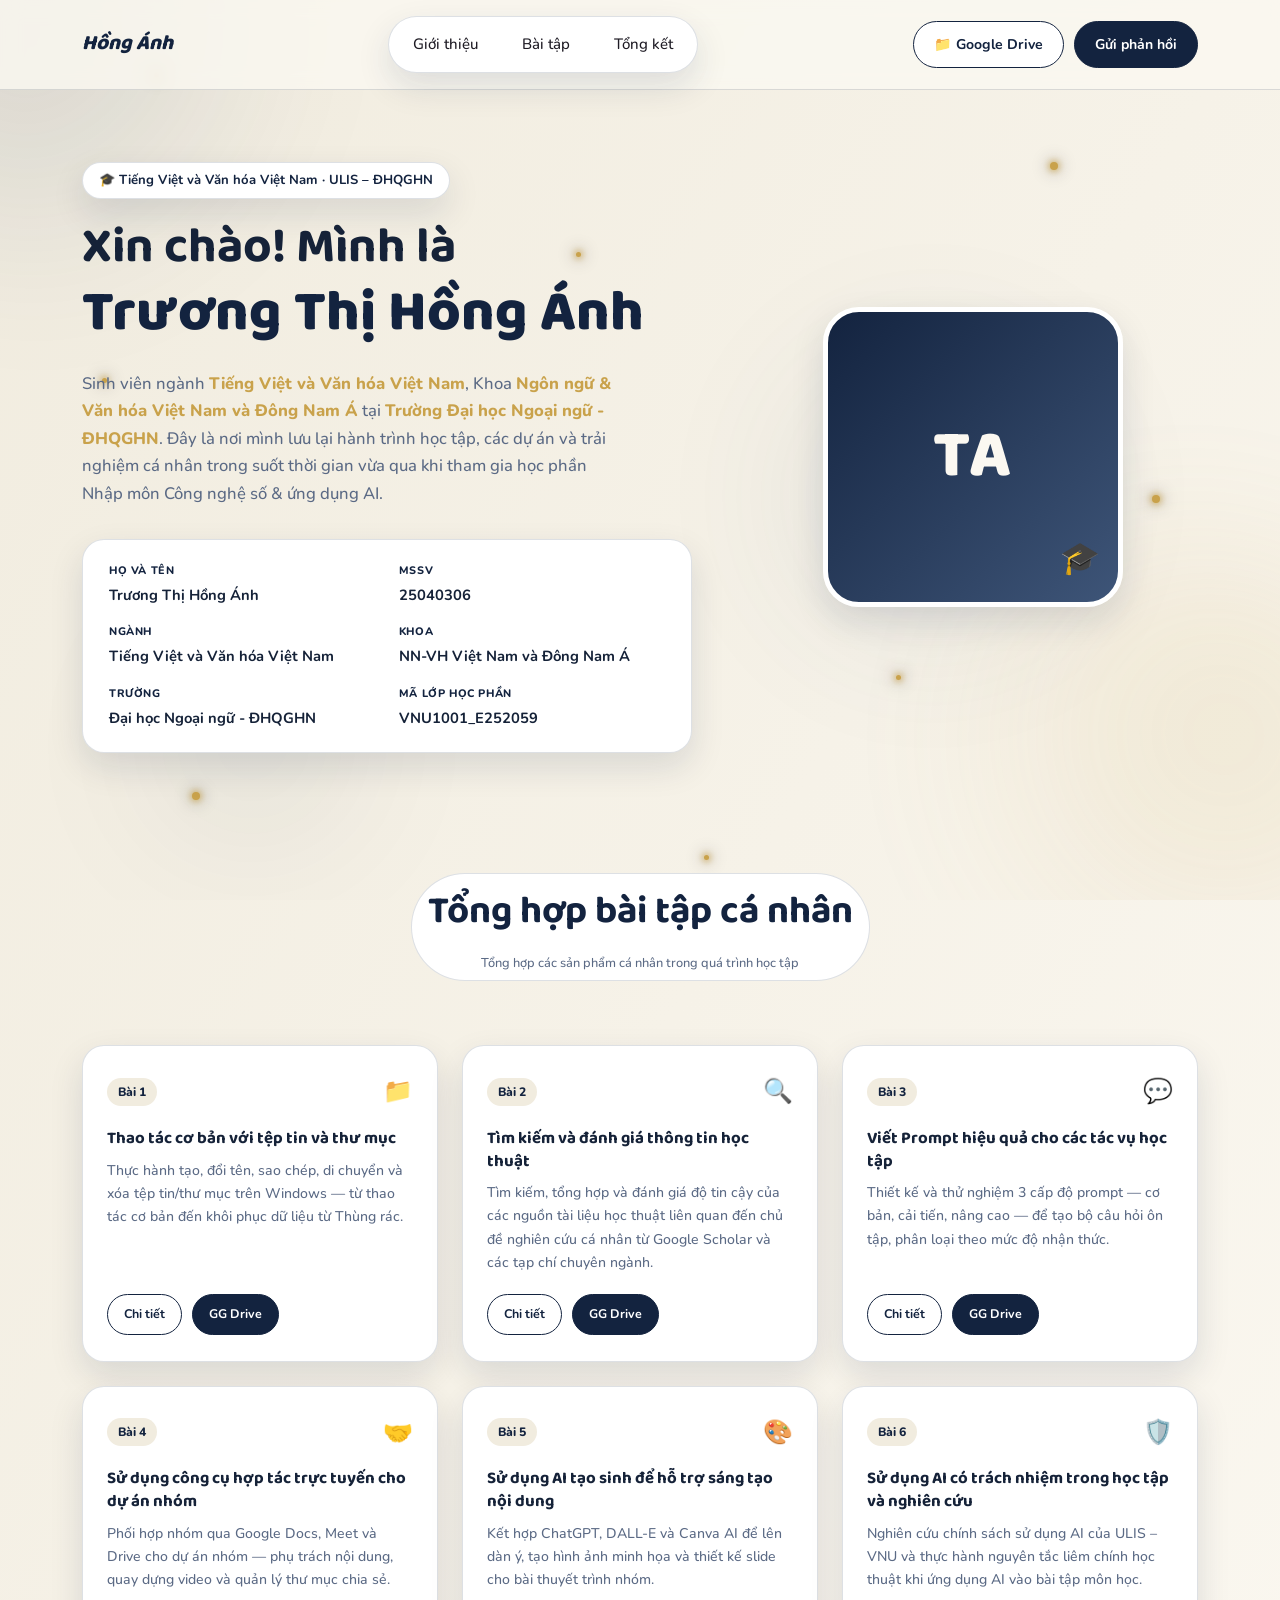
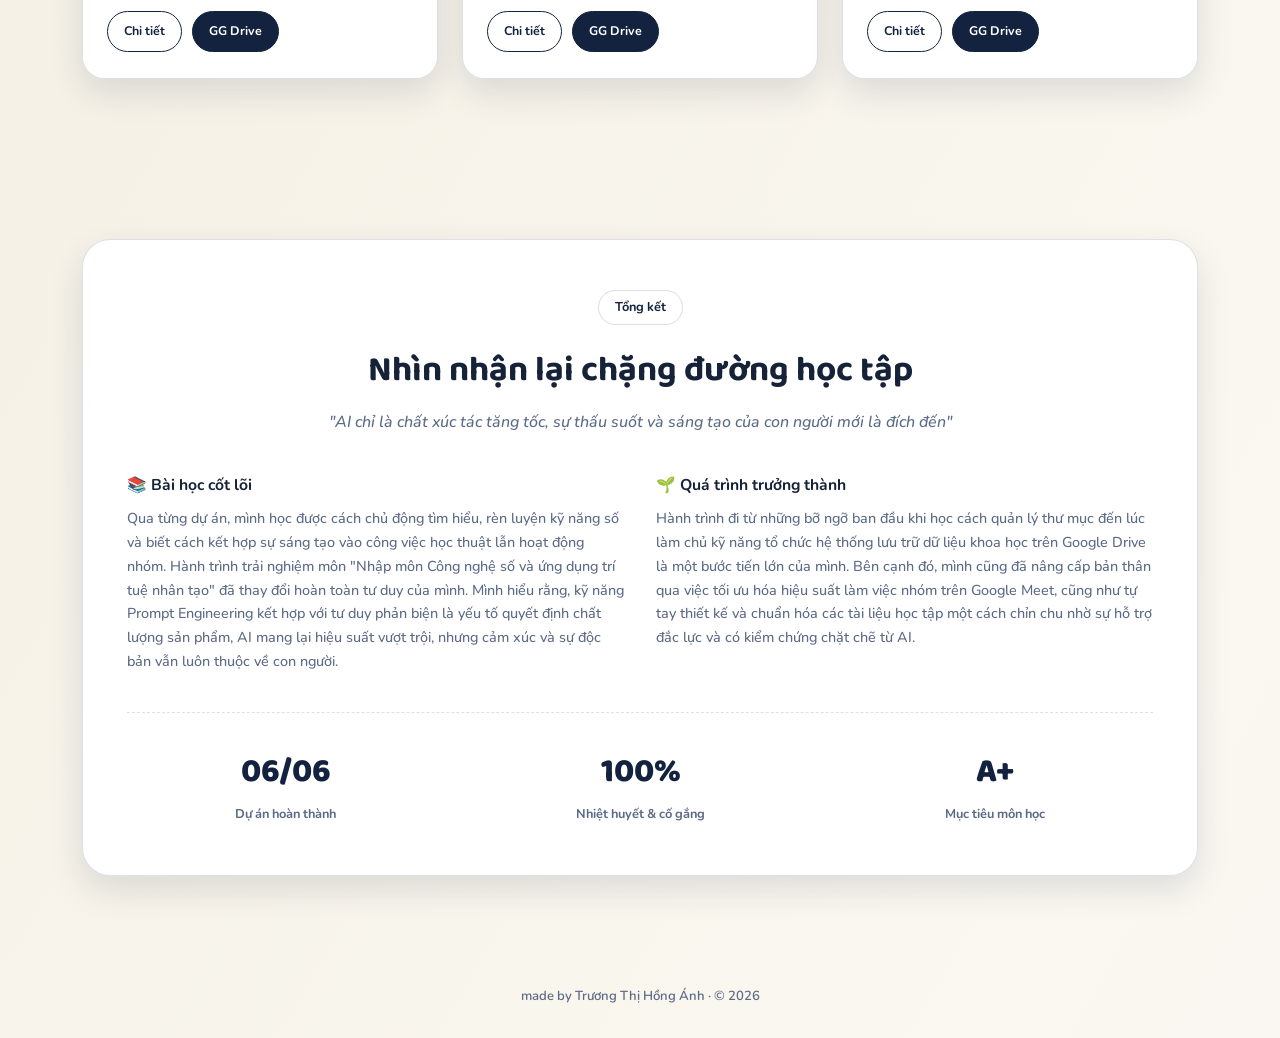
==== commit 41bb6603: "Update project.html" ====
--- a/project.html
+++ b/project.html
@@ -1,6 +1,6 @@
 <!DOCTYPE html>
 <html lang="vi">
-<head>
+<head><link rel="stylesheet" href="style.css">
 <meta charset="UTF-8">
 <meta name="viewport" content="width=device-width, initial-scale=1.0">
 <title>Trương Thị Hồng Ánh — Portfolio</title>
--- a/style.css
+++ b/style.css
@@ -0,0 +1,437 @@
+/* RESET & BIẾN MÀU PASTEL CHUẨN MẪU */
+:root {
+    --bg-main: #f5f0fa;        /* Màu nền tổng thể tím cực nhẹ */
+    --text-dark: #1e1b24;      /* Màu chữ đen sẫm hơi tím */
+    --text-muted: #625d6b;     /* Màu chữ phụ */
+    --purple-primary: #7c4dff; /* Màu tím nhấn tên và icon */
+    --purple-light: #ece6f7;   /* Nền nút và card phụ màu tím nhẹ */
+    --card-bg: #ffffff;        /* Nền thẻ màu trắng */
+    --font-heading: 'Playfair Display', serif;
+    --font-body: 'Plus Jakarta Sans', sans-serif;
+}
+
+* {
+    margin: 0;
+    padding: 0;
+    box-sizing: border-box;
+}
+
+html {
+    scroll-behavior: smooth;
+}
+
+body {
+    font-family: var(--font-body);
+    color: var(--text-dark);
+    background-color: var(--bg-main);
+    line-height: 1.6;
+}
+
+.container {
+    max-width: 1200px;
+    margin: 0 auto;
+    padding: 0 24px;
+}
+
+a {
+    text-decoration: none;
+    transition: all 0.3s ease;
+}
+
+ul {
+    list-style: none;
+}
+
+/* NAVBAR SANG TRỌNG */
+.navbar {
+    position: fixed;
+    top: 15px;
+    left: 0;
+    width: 100%;
+    z-index: 1000;
+}
+.navbar-container {
+    background-color: rgba(255, 255, 255, 0.85);
+    backdrop-filter: blur(12px);
+    border-radius: 50px;
+    height: 65px;
+    display: flex;
+    justify-content: space-between;
+    align-items: center;
+    padding: 0 30px;
+    box-shadow: 0 4px 20px rgba(124, 77, 255, 0.06);
+    border: 1px solid rgba(255, 255, 255, 0.5);
+}
+.logo-area {
+    display: flex;
+    align-items: center;
+    gap: 12px;
+}
+.logo {
+    font-family: var(--font-heading);
+    font-size: 22px;
+    font-weight: 700;
+    color: var(--purple-primary);
+    font-style: italic;
+}
+.student-id {
+    font-size: 11px;
+    background-color: #eae2f6;
+    color: #625478;
+    padding: 3px 10px;
+    border-radius: 20px;
+    font-weight: 600;
+    letter-spacing: 0.5px;
+}
+.nav-links {
+    display: flex;
+    gap: 30px;
+}
+.nav-links a {
+    font-size: 15px;
+    font-weight: 500;
+    color: var(--text-dark);
+}
+.nav-links a:hover {
+    color: var(--purple-primary);
+}
+.nav-buttons {
+    display: flex;
+    gap: 12px;
+}
+.btn-nav-light {
+    background-color: var(--purple-light);
+    color: var(--text-dark);
+    padding: 10px 20px;
+    border-radius: 30px;
+    font-size: 13px;
+    font-weight: 600;
+}
+.btn-nav-light:hover { background-color: #dfd5f0; }
+.btn-nav-dark {
+    background-color: var(--text-dark);
+    color: white;
+    padding: 10px 20px;
+    border-radius: 30px;
+    font-size: 13px;
+    font-weight: 500;
+}
+.btn-nav-dark:hover { background-color: #000000; }
+
+/* 1. GIỚI THIỆU (HERO SECTION) */
+.hero-section {
+    padding: 160px 0 80px;
+}
+.hero-container {
+    display: flex;
+    align-items: flex-start;
+    justify-content: space-between;
+    gap: 60px;
+}
+.hero-content {
+    flex: 1;
+}
+.hero-content h1 {
+    font-family: var(--font-heading);
+    font-size: 52px;
+    line-height: 1.2;
+    margin-bottom: 25px;
+    color: #110d1a;
+}
+.highlight-name {
+    color: var(--purple-primary);
+}
+.hero-desc {
+    font-size: 16px;
+    color: var(--text-muted);
+    margin-bottom: 40px;
+    max-width: 650px;
+}
+.hero-desc strong {
+    color: var(--text-dark);
+}
+
+/* Khối mini cards */
+.mini-cards {
+    display: grid;
+    grid-template-columns: 1fr 1fr;
+    gap: 20px;
+}
+.mini-card {
+    background-color: var(--card-bg);
+    padding: 24px;
+    border-radius: 24px;
+    box-shadow: 0 10px 25px rgba(124, 77, 255, 0.02);
+}
+.icon-wrap {
+    width: 40px;
+    height: 40px;
+    border-radius: 12px;
+    display: flex;
+    align-items: center;
+    justify-content: center;
+    font-size: 16px;
+    margin-bottom: 15px;
+}
+.bg-purple-light { background-color: #edf4fe; color: #3b82f6; }
+.bg-orange-light { background-color: #fef6e7; color: #f59e0b; }
+.mini-card h3 {
+    font-size: 16px;
+    margin-bottom: 8px;
+    color: var(--text-dark);
+}
+.mini-card p {
+    font-size: 13px;
+    color: var(--text-muted);
+}
+
+/* Khung ảnh Avatar bo tròn mềm */
+.hero-avatar {
+    flex-shrink: 0;
+}
+.image-frame {
+    width: 380px;
+    height: 450px;
+    border-radius: 40px;
+    overflow: hidden;
+    box-shadow: 0 20px 40px rgba(0,0,0,0.05);
+    border: 6px solid #ffffff;
+    transition: transform 0.4s ease;
+}
+.image-frame img {
+    width: 100%;
+    height: 100%;
+    object-fit: cover;
+}
+.image-frame:hover {
+    transform: scale(1.02);
+}
+
+/* 2. BÀI TẬP DỰ ÁN */
+.section {
+    padding: 80px 0;
+}
+.section-tag {
+    display: block;
+    text-align: center;
+    color: var(--purple-primary);
+    font-size: 12px;
+    font-weight: 700;
+    letter-spacing: 1.5px;
+    margin-bottom: 12px;
+}
+.section-title {
+    font-family: var(--font-heading);
+    font-size: 38px;
+    text-align: center;
+    margin-bottom: 15px;
+}
+.section-subtitle {
+    text-align: center;
+    max-width: 600px;
+    margin: 0 auto 50px;
+    color: var(--text-muted);
+    font-size: 15px;
+}
+
+/* Grid hiển thị bài tập giống mẫu */
+.projects-grid {
+    display: grid;
+    grid-template-columns: repeat(3, 1fr);
+    gap: 25px;
+}
+.project-card {
+    background-color: var(--card-bg);
+    border-radius: 28px;
+    padding: 30px;
+    box-shadow: 0 4px 20px rgba(0,0,0,0.02);
+    border: 1px solid rgba(124, 77, 255, 0.03);
+    display: flex;
+    flex-direction: column;
+    transition: all 0.3s cubic-bezier(0.25, 0.8, 0.25, 1);
+}
+.card-header {
+    display: flex;
+    justify-content: space-between;
+    align-items: center;
+    margin-bottom: 20px;
+}
+.card-number {
+    font-size: 12px;
+    color: var(--text-muted);
+    background-color: #f7f5fa;
+    padding: 4px 12px;
+    border-radius: 12px;
+}
+.card-icon {
+    width: 36px;
+    height: 36px;
+    background-color: var(--purple-light);
+    color: var(--purple-primary);
+    border-radius: 50%;
+    display: flex;
+    align-items: center;
+    justify-content: center;
+    font-size: 14px;
+}
+.project-card h3 {
+    font-size: 18px;
+    line-height: 1.4;
+    margin-bottom: 12px;
+    color: var(--text-dark);
+    min-height: 50px;
+}
+.project-card p {
+    font-size: 13.5px;
+    color: var(--text-muted);
+    margin-bottom: 30px;
+    flex-grow: 1;
+}
+.card-actions {
+    display: flex;
+    gap: 12px;
+}
+.btn-card-detail {
+    background-color: #f7f5fa;
+    color: var(--text-dark);
+    padding: 8px 16px;
+    border-radius: 20px;
+    font-size: 12.5px;
+    font-weight: 500;
+    flex: 1;
+    text-align: center;
+}
+.btn-card-detail:hover { background-color: #eeeaf5; }
+.btn-card-link {
+    background-color: #f1edf7;
+    color: var(--text-dark);
+    padding: 8px 16px;
+    border-radius: 20px;
+    font-size: 12.5px;
+    font-weight: 500;
+    flex: 1;
+    text-align: center;
+    border: 1px solid rgba(124, 77, 255, 0.1);
+}
+.btn-card-link:hover { background-color: var(--purple-light); }
+
+/* Hiệu ứng hover cho card giống mẫu */
+.project-card:hover {
+    transform: translateY(-8px);
+    box-shadow: 0 15px 35px rgba(124, 77, 255, 0.08);
+}
+
+/* 3. TỔNG KẾT KHỐI BO LỚN */
+.summary-wrapper {
+    background-color: var(--card-bg);
+    border-radius: 40px;
+    padding: 60px;
+    box-shadow: 0 10px 40px rgba(0,0,0,0.02);
+    max-width: 1000px;
+    margin: 0 auto;
+    position: relative;
+}
+/* Trang trí ngôi sao nhỏ ở các góc giống ảnh */
+.summary-wrapper::before {
+    content: '✦';
+    position: absolute;
+    top: 30px; left: 30px;
+    color: var(--purple-primary);
+    opacity: 0.5;
+    font-size: 18px;
+}
+.summary-wrapper::after {
+    content: '✦';
+    position: absolute;
+    bottom: 30px; right: 30px;
+    color: #f59e0b;
+    opacity: 0.5;
+    font-size: 18px;
+}
+.summary-tag {
+    display: block;
+    text-align: center;
+    font-size: 12px;
+    font-weight: 700;
+    color: #d97706; /* Màu cam nâu giống mẫu */
+    letter-spacing: 1px;
+    margin-bottom: 10px;
+}
+.summary-main-title {
+    font-family: var(--font-heading);
+    font-size: 36px;
+    text-align: center;
+    margin-bottom: 10px;
+}
+.summary-quote {
+    text-align: center;
+    font-style: italic;
+    color: var(--text-muted);
+    font-size: 14px;
+    margin-bottom: 40px;
+}
+.summary-details {
+    display: flex;
+    flex-direction: column;
+    gap: 25px;
+    margin-bottom: 45px;
+    border-bottom: 1px solid #f0edf5;
+    padding-bottom: 40px;
+}
+.summary-item h4 {
+    font-size: 15px;
+    color: var(--purple-primary);
+    margin-bottom: 8px;
+    display: flex;
+    align-items: center;
+    gap: 8px;
+}
+.summary-item p {
+    font-size: 14px;
+    color: var(--text-muted);
+    text-align: justify;
+}
+
+/* Các chỉ số thống kê (Stats) */
+.stats-row {
+    display: flex;
+    justify-content: center;
+    gap: 80px;
+}
+.stat-box {
+    text-align: center;
+}
+.stat-number {
+    display: block;
+    font-size: 36px;
+    font-weight: 700;
+    color: var(--purple-primary);
+}
+.stat-label {
+    font-size: 12px;
+    color: var(--text-muted);
+}
+
+/* FOOTER */
+footer {
+    text-align: center;
+    padding: 40px 0;
+    color: var(--text-muted);
+    font-size: 13px;
+}
+
+/* MOBILE RESPONSIVE TỐI ƯU */
+@media (max-width: 1024px) {
+    .projects-grid { grid-template-columns: repeat(2, 1fr); }
+    .hero-container { flex-direction: column; text-align: center; align-items: center; }
+    .hero-desc { margin: 0 auto 40px; }
+    .image-frame { width: 320px; height: 380px; }
+}
+@media (max-width: 768px) {
+    .nav-links, .nav-buttons { display: none; }
+    .projects-grid { grid-template-columns: 1fr; }
+    .mini-cards { grid-template-columns: 1fr; }
+    .stats-row { flex-direction: column; gap: 30px; }
+    .summary-wrapper { padding: 30px 20px; }
+    .hero-content h1 { font-size: 38px; }
+}
